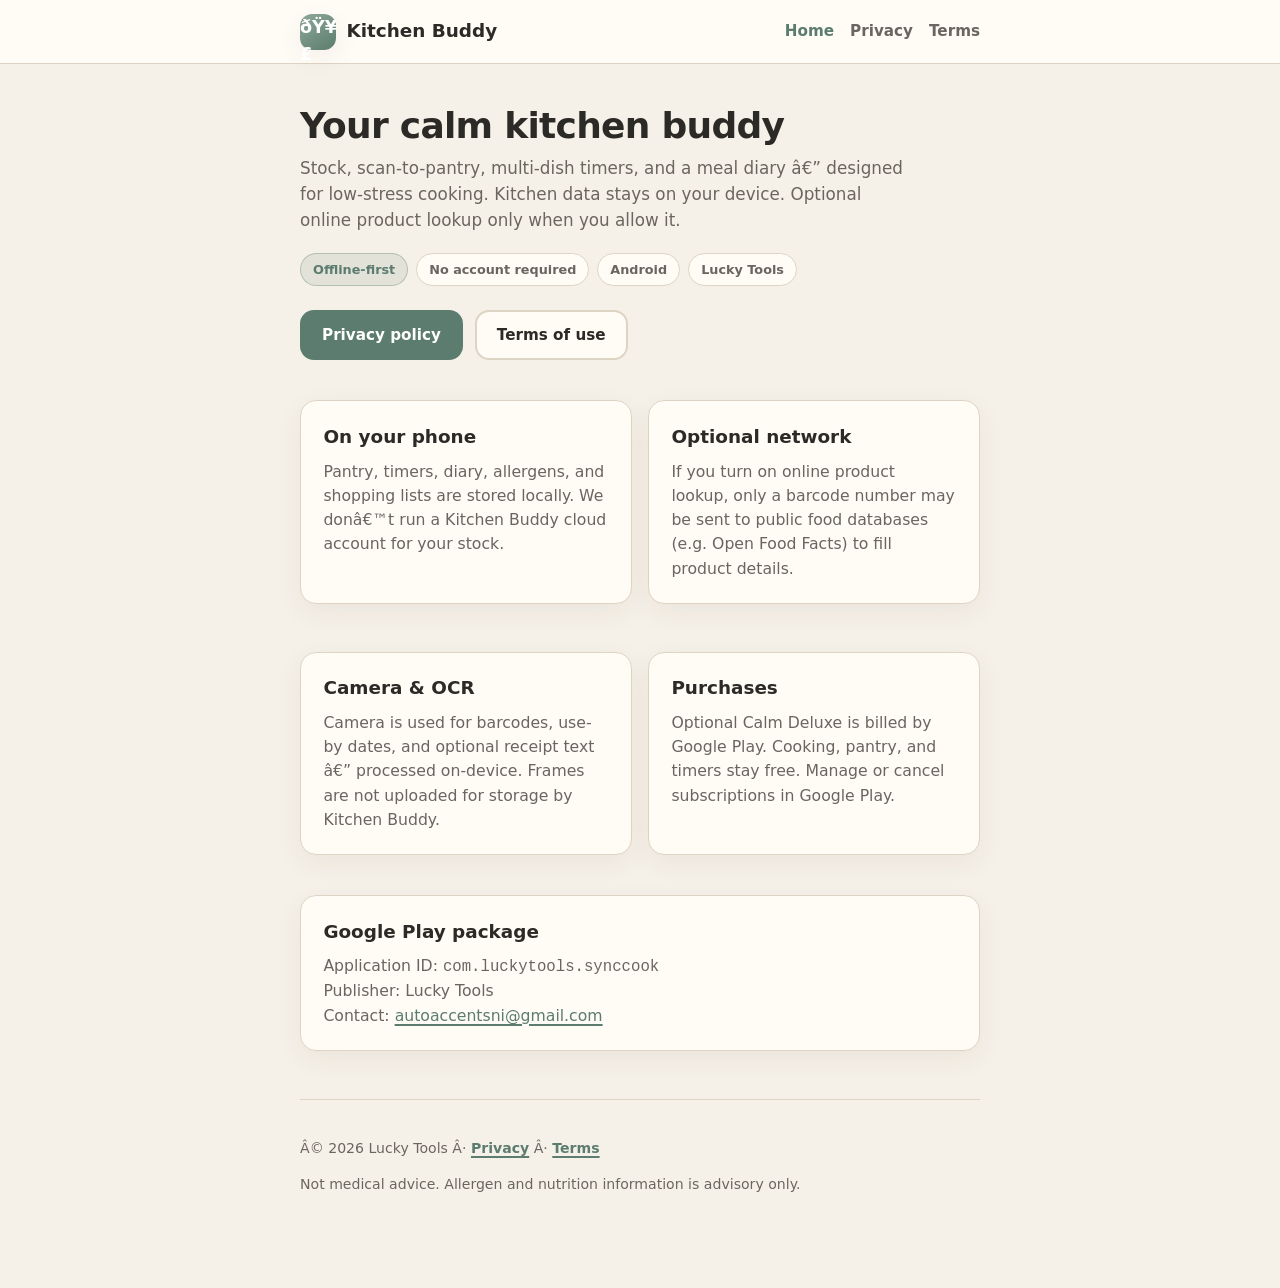
==== index.html @ 0184f0c1 "Publish Kitchen Buddy privacy policy and terms for Google Play. Calm static site with home, privacy," ====
﻿<!DOCTYPE html>
<html lang="en-GB">
<head>
  <meta charset="utf-8" />
  <meta name="viewport" content="width=device-width, initial-scale=1" />
  <title>Kitchen Buddy â€” calm kitchen, on your phone</title>
  <meta name="description" content="Kitchen Buddy is a calm, privacy-first kitchen assistant. Privacy policy and terms for the Android app." />
  <link rel="stylesheet" href="styles.css" />
  <link rel="icon" href="data:image/svg+xml,<svg xmlns='http://www.w3.org/2000/svg' viewBox='0 0 100 100'><text y='.9em' font-size='90'>ðŸ¥£</text></svg>" />
</head>
<body>
  <header class="site-header">
    <div class="inner">
      <a class="brand" href="index.html">
        <span class="brand-mark" aria-hidden="true">ðŸ¥£</span>
        Kitchen Buddy
      </a>
      <nav class="nav" aria-label="Main">
        <a href="index.html" aria-current="page">Home</a>
        <a href="privacy.html">Privacy</a>
        <a href="terms.html">Terms</a>
      </nav>
    </div>
  </header>

  <main class="wrap">
    <section class="hero">
      <h1>Your calm kitchen buddy</h1>
      <p class="lede">
        Stock, scan-to-pantry, multi-dish timers, and a meal diary â€” designed for
        low-stress cooking. Kitchen data stays on your device. Optional online
        product lookup only when you allow it.
      </p>
      <div class="badge-row">
        <span class="badge accent">Offline-first</span>
        <span class="badge">No account required</span>
        <span class="badge">Android</span>
        <span class="badge">Lucky Tools</span>
      </div>
      <div class="btn-row">
        <a class="btn btn-primary" href="privacy.html">Privacy policy</a>
        <a class="btn btn-secondary" href="terms.html">Terms of use</a>
      </div>
    </section>

    <div class="grid-2">
      <article class="card">
        <h2>On your phone</h2>
        <p>
          Pantry, timers, diary, allergens, and shopping lists are stored locally.
          We donâ€™t run a Kitchen Buddy cloud account for your stock.
        </p>
      </article>
      <article class="card">
        <h2>Optional network</h2>
        <p>
          If you turn on online product lookup, only a barcode number may be sent
          to public food databases (e.g. Open Food Facts) to fill product details.
        </p>
      </article>
      <article class="card">
        <h2>Camera &amp; OCR</h2>
        <p>
          Camera is used for barcodes, use-by dates, and optional receipt text â€”
          processed on-device. Frames are not uploaded for storage by Kitchen Buddy.
        </p>
      </article>
      <article class="card">
        <h2>Purchases</h2>
        <p>
          Optional Calm Deluxe is billed by Google Play. Cooking, pantry, and timers
          stay free. Manage or cancel subscriptions in Google Play.
        </p>
      </article>
    </div>

    <article class="card" style="margin-top: 1.5rem">
      <h2>Google Play package</h2>
      <p>
        Application ID: <code>com.luckytools.synccook</code><br />
        Publisher: Lucky Tools<br />
        Contact:
        <a href="mailto:autoaccentsni@gmail.com">autoaccentsni@gmail.com</a>
      </p>
    </article>

    <footer class="site-footer">
      <p>
        Â© <span id="y"></span> Lucky Tools Â·
        <a href="privacy.html">Privacy</a> Â·
        <a href="terms.html">Terms</a>
      </p>
      <p>Not medical advice. Allergen and nutrition information is advisory only.</p>
    </footer>
  </main>
  <script>document.getElementById('y').textContent = new Date().getFullYear();</script>
</body>
</html>
---- styles.css ----
﻿/* Kitchen Buddy â€” calm oatmeal theme (matches app) */
:root {
  --bg: #f6f1e8;
  --surface: #fffbf5;
  --surface-high: #f0e9dc;
  --ink: #2c2a26;
  --muted: #6b6560;
  --accent: #5b7c6e;
  --accent-soft: #8fa99a;
  --border: #ddd4c4;
  --danger: #b54a3c;
  --radius: 16px;
  --shadow: 0 8px 28px rgba(44, 42, 38, 0.06);
  --max: 720px;
  --font: "Segoe UI", system-ui, -apple-system, Roboto, "Helvetica Neue", Arial, sans-serif;
}

*,
*::before,
*::after {
  box-sizing: border-box;
}

html {
  scroll-behavior: smooth;
}

body {
  margin: 0;
  font-family: var(--font);
  background: var(--bg);
  color: var(--ink);
  line-height: 1.55;
  font-size: 17px;
  min-height: 100vh;
}

a {
  color: var(--accent);
  text-decoration-thickness: 1.5px;
  text-underline-offset: 3px;
}

a:hover {
  color: #4a675a;
}

.wrap {
  max-width: var(--max);
  margin: 0 auto;
  padding: 0 1.25rem 3rem;
}

/* Header */
.site-header {
  background: var(--surface);
  border-bottom: 1px solid var(--border);
  position: sticky;
  top: 0;
  z-index: 20;
  backdrop-filter: blur(8px);
}

.site-header .inner {
  max-width: var(--max);
  margin: 0 auto;
  padding: 0.85rem 1.25rem;
  display: flex;
  align-items: center;
  justify-content: space-between;
  gap: 1rem;
  flex-wrap: wrap;
}

.brand {
  display: flex;
  align-items: center;
  gap: 0.65rem;
  text-decoration: none;
  color: var(--ink);
  font-weight: 700;
  font-size: 1.15rem;
}

.brand-mark {
  width: 36px;
  height: 36px;
  border-radius: 12px;
  background: linear-gradient(145deg, var(--accent-soft), var(--accent));
  display: grid;
  place-items: center;
  color: #fff;
  font-size: 1.1rem;
  box-shadow: var(--shadow);
}

.nav {
  display: flex;
  gap: 0.35rem 1rem;
  flex-wrap: wrap;
  font-size: 0.95rem;
}

.nav a {
  color: var(--muted);
  text-decoration: none;
  font-weight: 600;
}

.nav a:hover,
.nav a[aria-current="page"] {
  color: var(--accent);
}

/* Hero */
.hero {
  padding: 2.5rem 0 1.5rem;
}

.hero h1 {
  margin: 0 0 0.5rem;
  font-size: clamp(1.75rem, 4vw, 2.25rem);
  font-weight: 800;
  letter-spacing: -0.02em;
  line-height: 1.2;
}

.hero .lede {
  margin: 0;
  color: var(--muted);
  font-size: 1.05rem;
  max-width: 36em;
}

.badge-row {
  display: flex;
  flex-wrap: wrap;
  gap: 0.5rem;
  margin-top: 1.25rem;
}

.badge {
  display: inline-block;
  padding: 0.35rem 0.75rem;
  border-radius: 999px;
  background: var(--surface);
  border: 1px solid var(--border);
  font-size: 0.8rem;
  font-weight: 600;
  color: var(--muted);
}

.badge.accent {
  background: rgba(91, 124, 110, 0.12);
  border-color: rgba(91, 124, 110, 0.35);
  color: var(--accent);
}

/* Cards */
.card {
  background: var(--surface);
  border: 1px solid var(--border);
  border-radius: var(--radius);
  padding: 1.35rem 1.4rem;
  margin: 1rem 0;
  box-shadow: var(--shadow);
}

.card h2 {
  margin: 0 0 0.5rem;
  font-size: 1.15rem;
}

.card p {
  margin: 0;
  color: var(--muted);
  font-size: 0.98rem;
}

.grid-2 {
  display: grid;
  gap: 1rem;
}

@media (min-width: 560px) {
  .grid-2 {
    grid-template-columns: 1fr 1fr;
  }
}

.btn-row {
  display: flex;
  flex-wrap: wrap;
  gap: 0.75rem;
  margin-top: 1.5rem;
}

.btn {
  display: inline-flex;
  align-items: center;
  justify-content: center;
  min-height: 48px;
  padding: 0.7rem 1.25rem;
  border-radius: 14px;
  font-weight: 700;
  font-size: 0.95rem;
  text-decoration: none;
  border: 2px solid transparent;
  transition: background 0.15s, color 0.15s;
}

.btn-primary {
  background: var(--accent);
  color: #fff;
}

.btn-primary:hover {
  background: #4a675a;
  color: #fff;
}

.btn-secondary {
  background: var(--surface);
  color: var(--ink);
  border-color: var(--border);
}

.btn-secondary:hover {
  background: var(--surface-high);
  color: var(--ink);
}

/* Legal docs */
.doc-meta {
  color: var(--muted);
  font-size: 0.9rem;
  margin: 0 0 1.5rem;
}

.doc h1 {
  font-size: 1.85rem;
  margin: 1.5rem 0 0.35rem;
  font-weight: 800;
}

.doc h2 {
  font-size: 1.2rem;
  margin: 1.75rem 0 0.5rem;
  font-weight: 700;
  color: var(--ink);
  padding-top: 0.25rem;
  border-top: 1px solid var(--border);
}

.doc h2:first-of-type {
  border-top: none;
  padding-top: 0;
}

.doc p,
.doc li {
  color: var(--ink);
}

.doc ul {
  padding-left: 1.25rem;
}

.doc li {
  margin: 0.35rem 0;
}

.doc .note {
  background: rgba(91, 124, 110, 0.1);
  border: 1px solid rgba(91, 124, 110, 0.28);
  border-radius: 12px;
  padding: 0.9rem 1rem;
  font-size: 0.95rem;
  margin: 1rem 0;
}

.doc .warn {
  background: rgba(181, 74, 60, 0.08);
  border: 1px solid rgba(181, 74, 60, 0.25);
  border-radius: 12px;
  padding: 0.9rem 1rem;
  font-size: 0.95rem;
  margin: 1rem 0;
}

/* Footer */
.site-footer {
  margin-top: 3rem;
  padding: 1.5rem 0 2rem;
  border-top: 1px solid var(--border);
  color: var(--muted);
  font-size: 0.88rem;
}

.site-footer a {
  font-weight: 600;
}

.toc {
  background: var(--surface-high);
  border-radius: 12px;
  padding: 1rem 1.15rem;
  margin: 1rem 0 1.5rem;
  font-size: 0.92rem;
}

.toc ol {
  margin: 0.4rem 0 0;
  padding-left: 1.2rem;
}

.toc a {
  text-decoration: none;
  font-weight: 600;
}
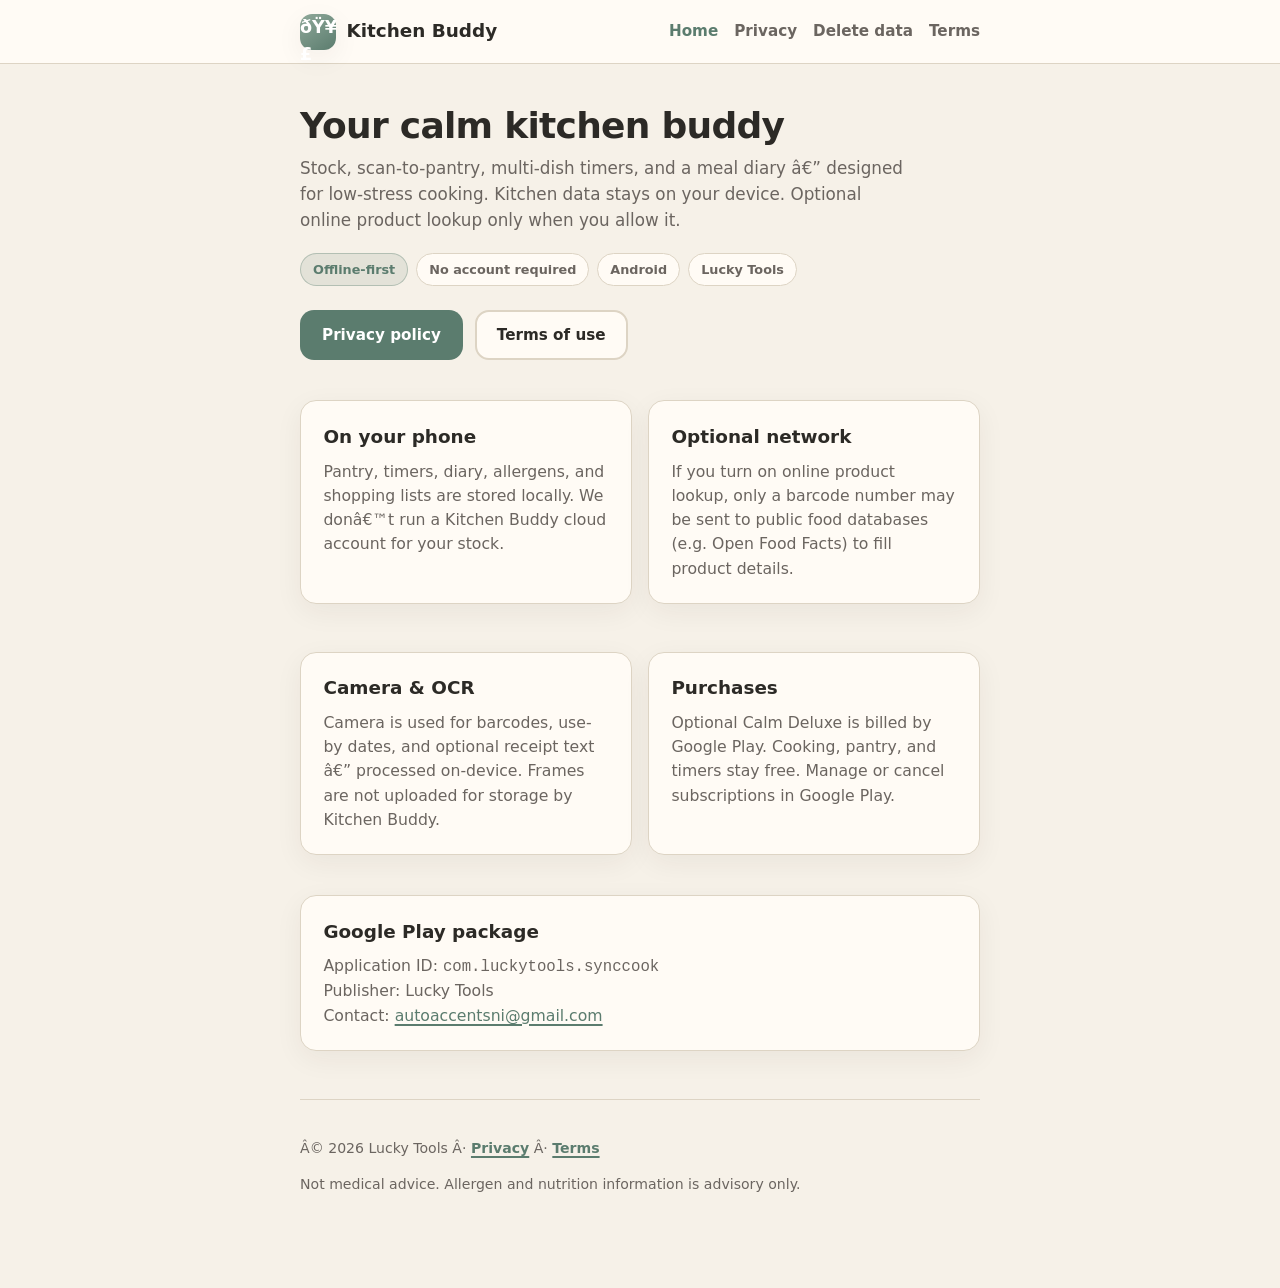
==== commit 81b6f841: "Add Play-compliant data deletion request page" ====
--- a/index.html
+++ b/index.html
@@ -18,6 +18,7 @@
       <nav class="nav" aria-label="Main">
         <a href="index.html" aria-current="page">Home</a>
         <a href="privacy.html">Privacy</a>
+        <a href="delete-data.html">Delete data</a>
         <a href="terms.html">Terms</a>
       </nav>
     </div>
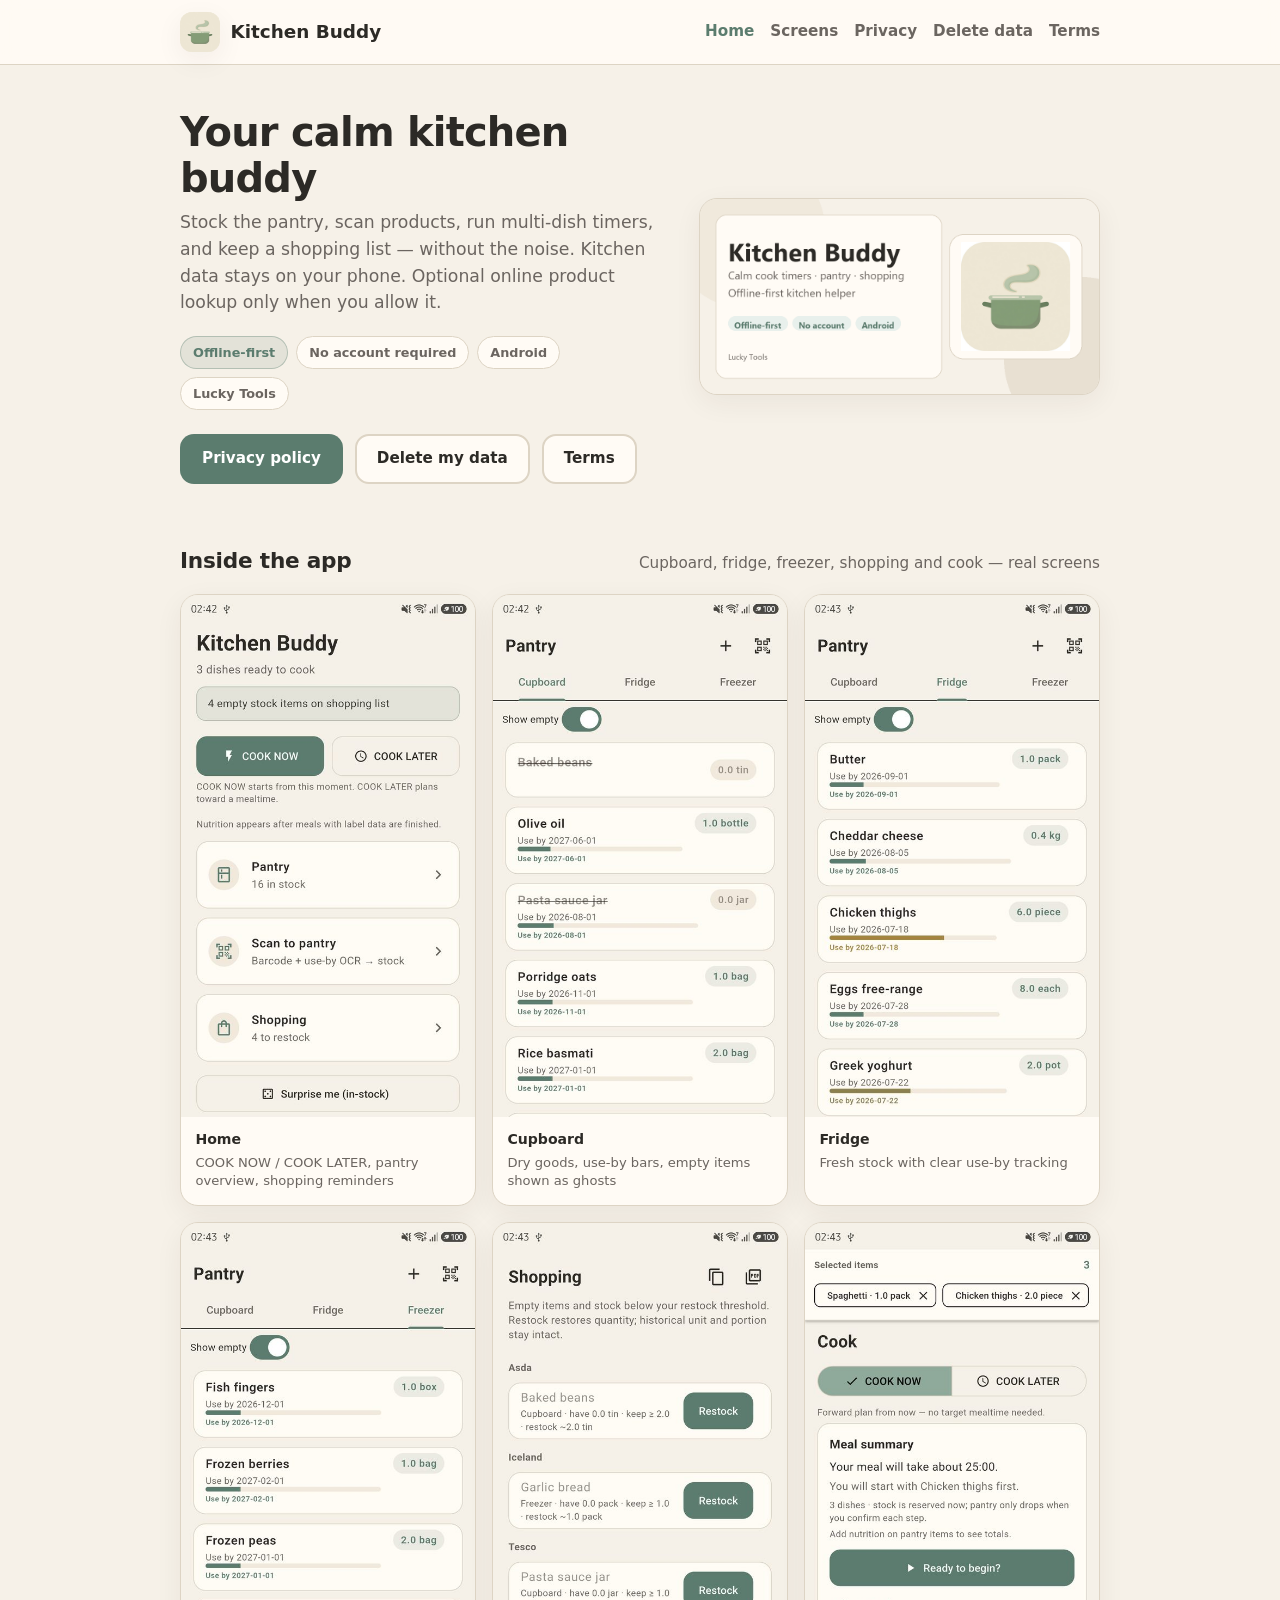
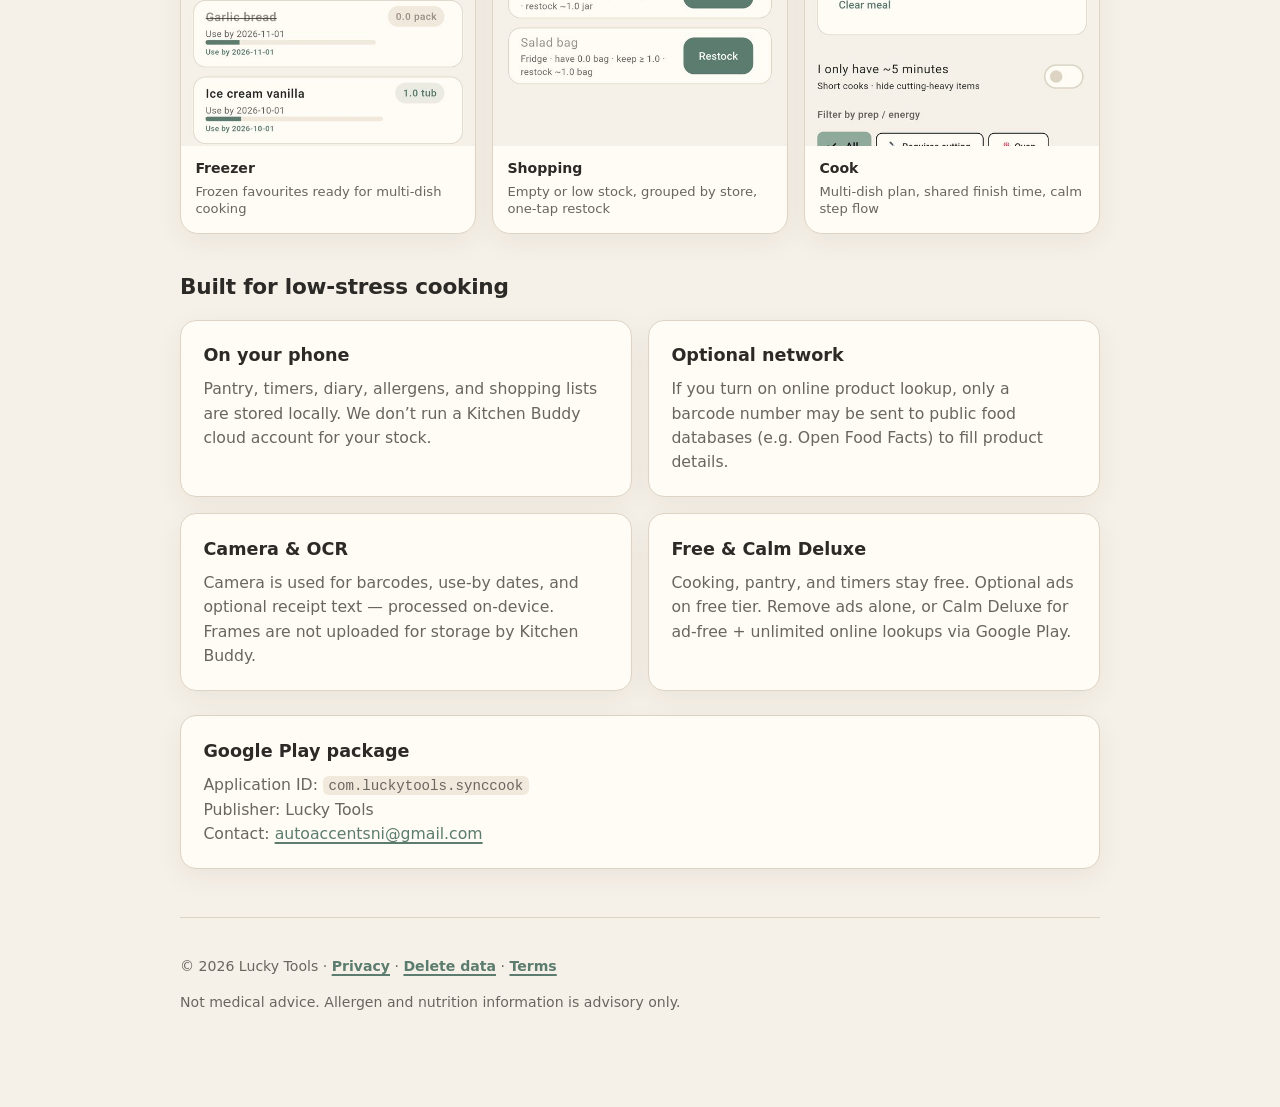
==== commit d7251cb7: "Site: brand icon, feature graphic, screenshot gallery layout" ====
--- a/index.html
+++ b/index.html
@@ -1,22 +1,29 @@
-﻿<!DOCTYPE html>
+<!DOCTYPE html>
 <html lang="en-GB">
 <head>
   <meta charset="utf-8" />
   <meta name="viewport" content="width=device-width, initial-scale=1" />
-  <title>Kitchen Buddy â€” calm kitchen, on your phone</title>
-  <meta name="description" content="Kitchen Buddy is a calm, privacy-first kitchen assistant. Privacy policy and terms for the Android app." />
+  <title>Kitchen Buddy — calm kitchen, on your phone</title>
+  <meta name="description" content="Kitchen Buddy is a calm, privacy-first kitchen assistant for Android. Pantry, multi-dish cook timers, shopping lists — offline-first by Lucky Tools." />
+  <meta property="og:title" content="Kitchen Buddy" />
+  <meta property="og:description" content="Calm cook timers, pantry stock and shopping lists. Offline-first kitchen helper." />
+  <meta property="og:image" content="assets/feature_graphic.png" />
   <link rel="stylesheet" href="styles.css" />
-  <link rel="icon" href="data:image/svg+xml,<svg xmlns='http://www.w3.org/2000/svg' viewBox='0 0 100 100'><text y='.9em' font-size='90'>ðŸ¥£</text></svg>" />
+  <link rel="icon" type="image/png" href="assets/icon_512.png" />
+  <link rel="apple-touch-icon" href="assets/icon_512.png" />
 </head>
 <body>
   <header class="site-header">
     <div class="inner">
       <a class="brand" href="index.html">
-        <span class="brand-mark" aria-hidden="true">ðŸ¥£</span>
+        <span class="brand-mark" aria-hidden="true">
+          <img src="assets/icon_512.png" alt="" width="40" height="40" />
+        </span>
         Kitchen Buddy
       </a>
       <nav class="nav" aria-label="Main">
         <a href="index.html" aria-current="page">Home</a>
+        <a href="#screens">Screens</a>
         <a href="privacy.html">Privacy</a>
         <a href="delete-data.html">Delete data</a>
         <a href="terms.html">Terms</a>
@@ -26,57 +33,138 @@
 
   <main class="wrap">
     <section class="hero">
-      <h1>Your calm kitchen buddy</h1>
-      <p class="lede">
-        Stock, scan-to-pantry, multi-dish timers, and a meal diary â€” designed for
-        low-stress cooking. Kitchen data stays on your device. Optional online
-        product lookup only when you allow it.
-      </p>
-      <div class="badge-row">
-        <span class="badge accent">Offline-first</span>
-        <span class="badge">No account required</span>
-        <span class="badge">Android</span>
-        <span class="badge">Lucky Tools</span>
+      <div>
+        <h1>Your calm kitchen buddy</h1>
+        <p class="lede">
+          Stock the pantry, scan products, run multi-dish timers, and keep a shopping
+          list — without the noise. Kitchen data stays on your phone. Optional online
+          product lookup only when you allow it.
+        </p>
+        <div class="badge-row">
+          <span class="badge accent">Offline-first</span>
+          <span class="badge">No account required</span>
+          <span class="badge">Android</span>
+          <span class="badge">Lucky Tools</span>
+        </div>
+        <div class="btn-row">
+          <a class="btn btn-primary" href="privacy.html">Privacy policy</a>
+          <a class="btn btn-secondary" href="delete-data.html">Delete my data</a>
+          <a class="btn btn-secondary" href="terms.html">Terms</a>
+        </div>
       </div>
-      <div class="btn-row">
-        <a class="btn btn-primary" href="privacy.html">Privacy policy</a>
-        <a class="btn btn-secondary" href="terms.html">Terms of use</a>
+      <div class="hero-visual">
+        <img
+          class="hero-feature"
+          src="assets/feature_graphic.png"
+          width="1024"
+          height="500"
+          alt="Kitchen Buddy — calm cook timers, pantry, shopping. Offline-first kitchen helper by Lucky Tools."
+        />
       </div>
     </section>
 
-    <div class="grid-2">
-      <article class="card">
-        <h2>On your phone</h2>
-        <p>
-          Pantry, timers, diary, allergens, and shopping lists are stored locally.
-          We donâ€™t run a Kitchen Buddy cloud account for your stock.
-        </p>
-      </article>
-      <article class="card">
-        <h2>Optional network</h2>
-        <p>
-          If you turn on online product lookup, only a barcode number may be sent
-          to public food databases (e.g. Open Food Facts) to fill product details.
-        </p>
-      </article>
-      <article class="card">
-        <h2>Camera &amp; OCR</h2>
-        <p>
-          Camera is used for barcodes, use-by dates, and optional receipt text â€”
-          processed on-device. Frames are not uploaded for storage by Kitchen Buddy.
-        </p>
-      </article>
-      <article class="card">
-        <h2>Purchases</h2>
-        <p>
-          Optional Calm Deluxe is billed by Google Play. Cooking, pantry, and timers
-          stay free. Manage or cancel subscriptions in Google Play.
-        </p>
-      </article>
-    </div>
+    <section class="section" id="screens" aria-labelledby="screens-title">
+      <div class="section-head">
+        <h2 id="screens-title">Inside the app</h2>
+        <p>Cupboard, fridge, freezer, shopping and cook — real screens</p>
+      </div>
+      <div class="shot-gallery">
+        <article class="shot-card">
+          <figure>
+            <img src="assets/01_home.jpg" alt="Kitchen Buddy home screen with COOK NOW and COOK LATER" width="540" height="1170" loading="lazy" />
+          </figure>
+          <figcaption>
+            Home
+            <span>COOK NOW / COOK LATER, pantry overview, shopping reminders</span>
+          </figcaption>
+        </article>
+        <article class="shot-card">
+          <figure>
+            <img src="assets/02_pantry_cupboard.jpg" alt="Cupboard pantry with pasta, rice and oils" width="540" height="1170" loading="lazy" />
+          </figure>
+          <figcaption>
+            Cupboard
+            <span>Dry goods, use-by bars, empty items shown as ghosts</span>
+          </figcaption>
+        </article>
+        <article class="shot-card">
+          <figure>
+            <img src="assets/03_pantry_fridge.jpg" alt="Fridge pantry with milk, eggs, chicken and cheese" width="540" height="1170" loading="lazy" />
+          </figure>
+          <figcaption>
+            Fridge
+            <span>Fresh stock with clear use-by tracking</span>
+          </figcaption>
+        </article>
+        <article class="shot-card">
+          <figure>
+            <img src="assets/04_pantry_freezer.jpg" alt="Freezer pantry with peas, fish fingers and ice cream" width="540" height="1170" loading="lazy" />
+          </figure>
+          <figcaption>
+            Freezer
+            <span>Frozen favourites ready for multi-dish cooking</span>
+          </figcaption>
+        </article>
+        <article class="shot-card">
+          <figure>
+            <img src="assets/05_shopping.jpg" alt="Shopping list grouped by store with Restock buttons" width="540" height="1170" loading="lazy" />
+          </figure>
+          <figcaption>
+            Shopping
+            <span>Empty or low stock, grouped by store, one-tap restock</span>
+          </figcaption>
+        </article>
+        <article class="shot-card">
+          <figure>
+            <img src="assets/06_cook.jpg" alt="Cook screen with selected dishes and 25 minute meal summary" width="540" height="1170" loading="lazy" />
+          </figure>
+          <figcaption>
+            Cook
+            <span>Multi-dish plan, shared finish time, calm step flow</span>
+          </figcaption>
+        </article>
+      </div>
+    </section>
 
-    <article class="card" style="margin-top: 1.5rem">
-      <h2>Google Play package</h2>
+    <section class="section" aria-labelledby="features-title">
+      <div class="section-head">
+        <h2 id="features-title">Built for low-stress cooking</h2>
+      </div>
+      <div class="grid-2">
+        <article class="card">
+          <h3>On your phone</h3>
+          <p>
+            Pantry, timers, diary, allergens, and shopping lists are stored locally.
+            We don’t run a Kitchen Buddy cloud account for your stock.
+          </p>
+        </article>
+        <article class="card">
+          <h3>Optional network</h3>
+          <p>
+            If you turn on online product lookup, only a barcode number may be sent
+            to public food databases (e.g. Open Food Facts) to fill product details.
+          </p>
+        </article>
+        <article class="card">
+          <h3>Camera &amp; OCR</h3>
+          <p>
+            Camera is used for barcodes, use-by dates, and optional receipt text —
+            processed on-device. Frames are not uploaded for storage by Kitchen Buddy.
+          </p>
+        </article>
+        <article class="card">
+          <h3>Free &amp; Calm Deluxe</h3>
+          <p>
+            Cooking, pantry, and timers stay free. Optional ads on free tier.
+            Remove ads alone, or Calm Deluxe for ad-free + unlimited online lookups
+            via Google Play.
+          </p>
+        </article>
+      </div>
+    </section>
+
+    <article class="card meta-card" style="margin-top: 1.5rem">
+      <h3>Google Play package</h3>
       <p>
         Application ID: <code>com.luckytools.synccook</code><br />
         Publisher: Lucky Tools<br />
@@ -87,8 +175,9 @@
 
     <footer class="site-footer">
       <p>
-        Â© <span id="y"></span> Lucky Tools Â·
-        <a href="privacy.html">Privacy</a> Â·
+        © <span id="y"></span> Lucky Tools ·
+        <a href="privacy.html">Privacy</a> ·
+        <a href="delete-data.html">Delete data</a> ·
         <a href="terms.html">Terms</a>
       </p>
       <p>Not medical advice. Allergen and nutrition information is advisory only.</p>
--- a/styles.css
+++ b/styles.css
@@ -1,4 +1,4 @@
-﻿/* Kitchen Buddy â€” calm oatmeal theme (matches app) */
+/* Kitchen Buddy — calm oatmeal theme (matches app) */
 :root {
   --bg: #f6f1e8;
   --surface: #fffbf5;
@@ -11,7 +11,7 @@
   --danger: #b54a3c;
   --radius: 16px;
   --shadow: 0 8px 28px rgba(44, 42, 38, 0.06);
-  --max: 720px;
+  --max: 960px;
   --font: "Segoe UI", system-ui, -apple-system, Roboto, "Helvetica Neue", Arial, sans-serif;
 }
 
@@ -35,6 +35,12 @@
   min-height: 100vh;
 }
 
+img {
+  max-width: 100%;
+  height: auto;
+  display: block;
+}
+
 a {
   color: var(--accent);
   text-decoration-thickness: 1.5px;
@@ -53,18 +59,18 @@
 
 /* Header */
 .site-header {
-  background: var(--surface);
+  background: rgba(255, 251, 245, 0.92);
   border-bottom: 1px solid var(--border);
   position: sticky;
   top: 0;
   z-index: 20;
-  backdrop-filter: blur(8px);
+  backdrop-filter: blur(10px);
 }
 
 .site-header .inner {
   max-width: var(--max);
   margin: 0 auto;
-  padding: 0.85rem 1.25rem;
+  padding: 0.75rem 1.25rem;
   display: flex;
   align-items: center;
   justify-content: space-between;
@@ -83,15 +89,19 @@
 }
 
 .brand-mark {
-  width: 36px;
-  height: 36px;
+  width: 40px;
+  height: 40px;
   border-radius: 12px;
-  background: linear-gradient(145deg, var(--accent-soft), var(--accent));
-  display: grid;
-  place-items: center;
-  color: #fff;
-  font-size: 1.1rem;
+  overflow: hidden;
   box-shadow: var(--shadow);
+  flex-shrink: 0;
+  background: var(--surface-high);
+}
+
+.brand-mark img {
+  width: 100%;
+  height: 100%;
+  object-fit: cover;
 }
 
 .nav {
@@ -114,22 +124,44 @@
 
 /* Hero */
 .hero {
-  padding: 2.5rem 0 1.5rem;
+  padding: 2rem 0 1rem;
+  display: grid;
+  gap: 1.75rem;
+  align-items: center;
+}
+
+@media (min-width: 800px) {
+  .hero {
+    grid-template-columns: 1.1fr 0.9fr;
+    padding: 2.75rem 0 1.5rem;
+  }
 }
 
 .hero h1 {
   margin: 0 0 0.5rem;
-  font-size: clamp(1.75rem, 4vw, 2.25rem);
+  font-size: clamp(1.85rem, 4vw, 2.5rem);
   font-weight: 800;
   letter-spacing: -0.02em;
-  line-height: 1.2;
+  line-height: 1.15;
 }
 
 .hero .lede {
   margin: 0;
   color: var(--muted);
-  font-size: 1.05rem;
+  font-size: 1.08rem;
   max-width: 36em;
+}
+
+.hero-visual {
+  position: relative;
+}
+
+.hero-feature {
+  width: 100%;
+  border-radius: 18px;
+  border: 1px solid var(--border);
+  box-shadow: var(--shadow);
+  background: var(--surface);
 }
 
 .badge-row {
@@ -156,19 +188,101 @@
   color: var(--accent);
 }
 
-/* Cards */
+/* Section */
+.section {
+  margin: 2.25rem 0 1rem;
+}
+
+.section-head {
+  display: flex;
+  flex-wrap: wrap;
+  align-items: baseline;
+  justify-content: space-between;
+  gap: 0.5rem 1rem;
+  margin-bottom: 1rem;
+}
+
+.section-head h2 {
+  margin: 0;
+  font-size: 1.35rem;
+  font-weight: 800;
+  letter-spacing: -0.01em;
+}
+
+.section-head p {
+  margin: 0;
+  color: var(--muted);
+  font-size: 0.95rem;
+}
+
+/* Screenshot gallery */
+.shot-gallery {
+  display: grid;
+  grid-template-columns: repeat(2, 1fr);
+  gap: 0.85rem;
+}
+
+@media (min-width: 720px) {
+  .shot-gallery {
+    grid-template-columns: repeat(3, 1fr);
+    gap: 1rem;
+  }
+}
+
+.shot-card {
+  background: var(--surface);
+  border: 1px solid var(--border);
+  border-radius: 18px;
+  overflow: hidden;
+  box-shadow: var(--shadow);
+  display: flex;
+  flex-direction: column;
+}
+
+.shot-card figure {
+  margin: 0;
+  background: #ebe4d8;
+  aspect-ratio: 9 / 16;
+  overflow: hidden;
+}
+
+.shot-card img {
+  width: 100%;
+  height: 100%;
+  object-fit: cover;
+  object-position: top center;
+}
+
+.shot-card figcaption {
+  padding: 0.75rem 0.9rem 0.95rem;
+  font-size: 0.88rem;
+  font-weight: 700;
+  color: var(--ink);
+}
+
+.shot-card figcaption span {
+  display: block;
+  margin-top: 0.2rem;
+  font-weight: 500;
+  color: var(--muted);
+  font-size: 0.82rem;
+  line-height: 1.35;
+}
+
+/* Feature cards */
 .card {
   background: var(--surface);
   border: 1px solid var(--border);
   border-radius: var(--radius);
   padding: 1.35rem 1.4rem;
-  margin: 1rem 0;
+  margin: 0;
   box-shadow: var(--shadow);
 }
 
-.card h2 {
+.card h2,
+.card h3 {
   margin: 0 0 0.5rem;
-  font-size: 1.15rem;
+  font-size: 1.1rem;
 }
 
 .card p {
@@ -318,3 +432,10 @@
   text-decoration: none;
   font-weight: 600;
 }
+
+.meta-card code {
+  font-size: 0.9em;
+  background: var(--surface-high);
+  padding: 0.1rem 0.35rem;
+  border-radius: 6px;
+}
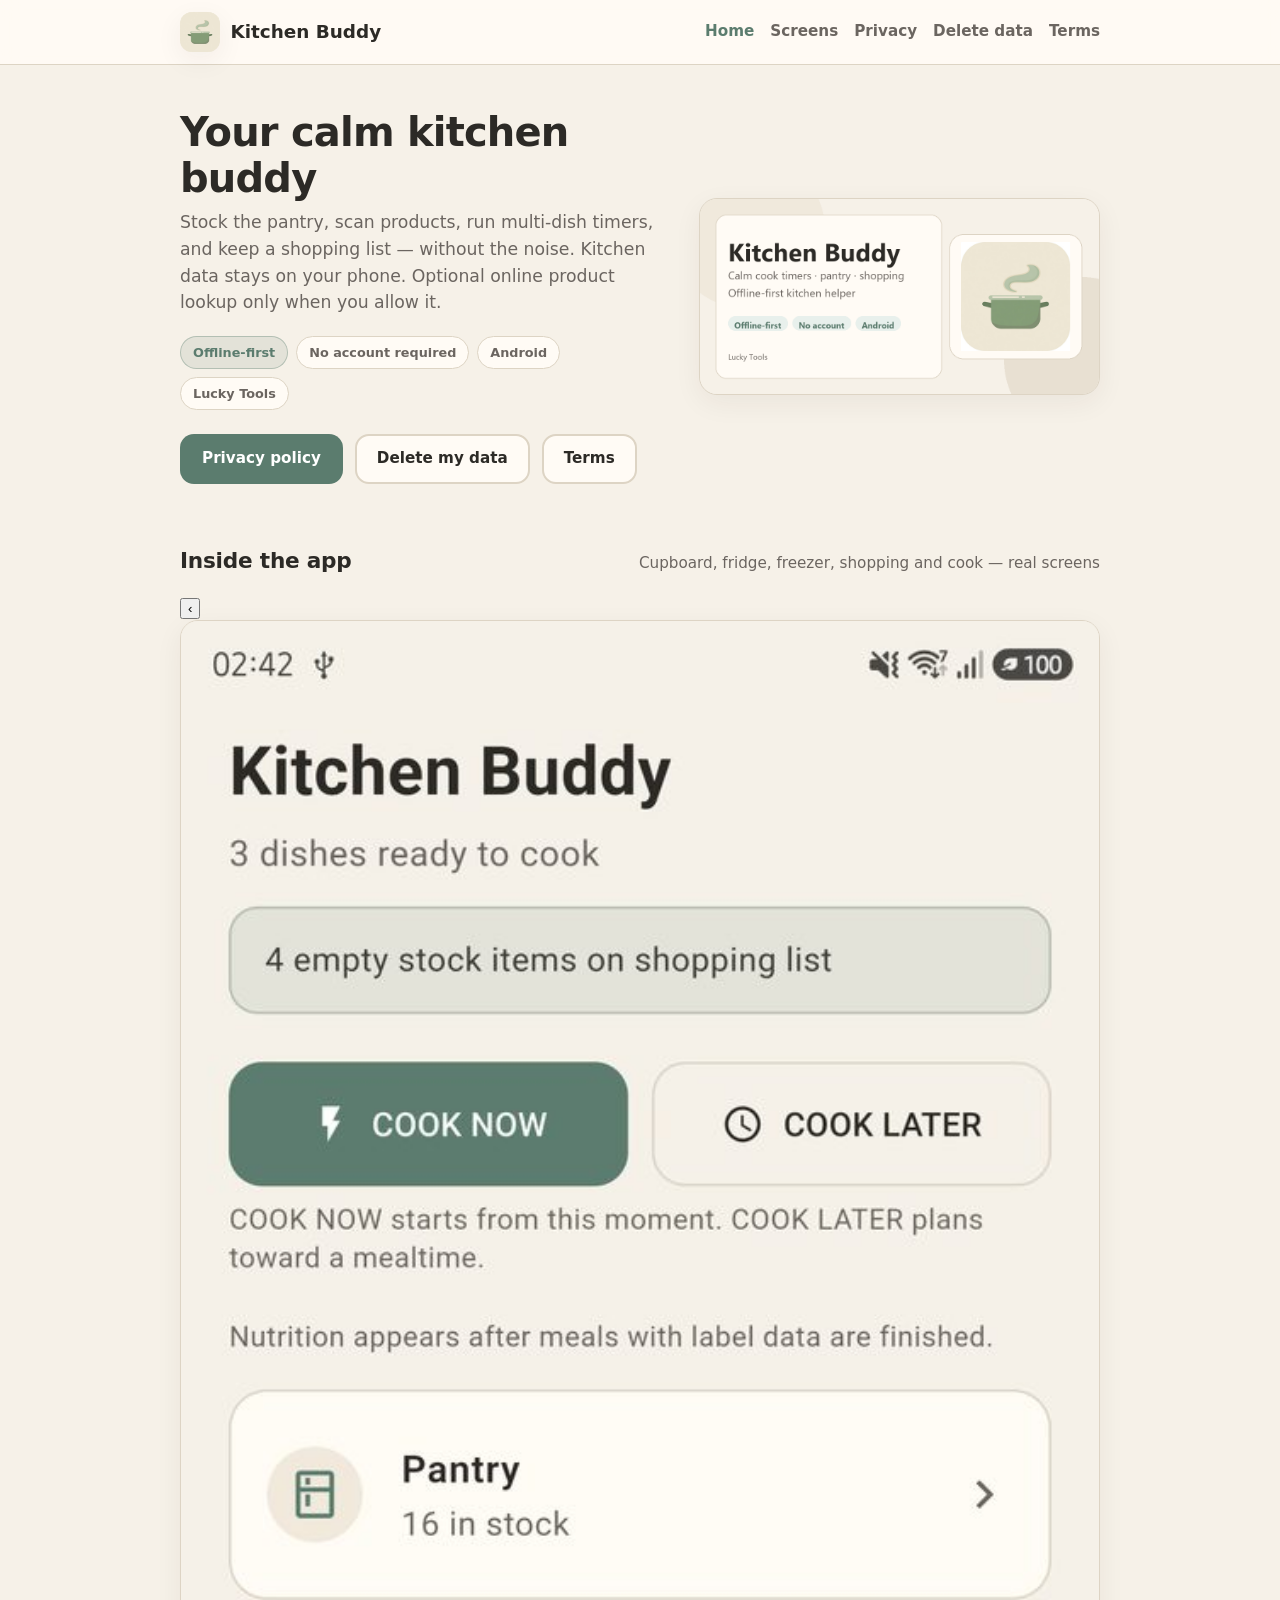
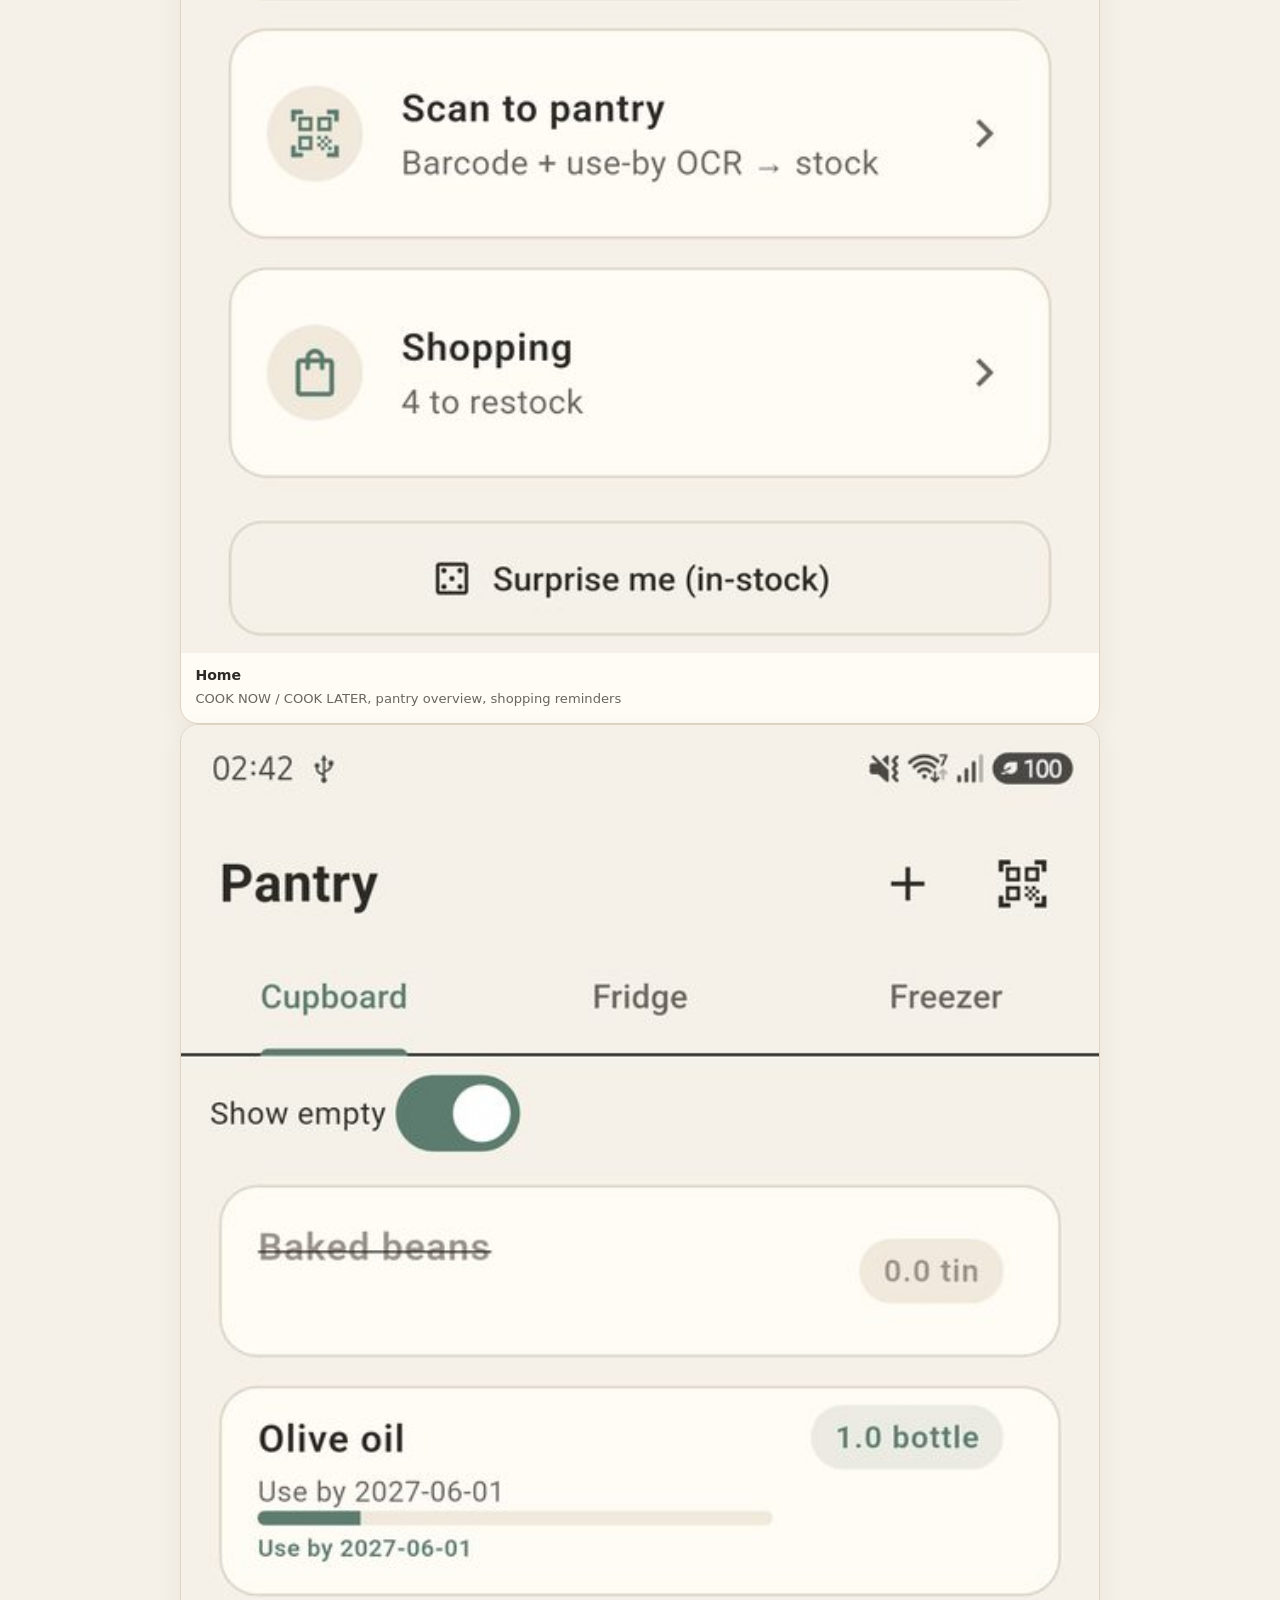
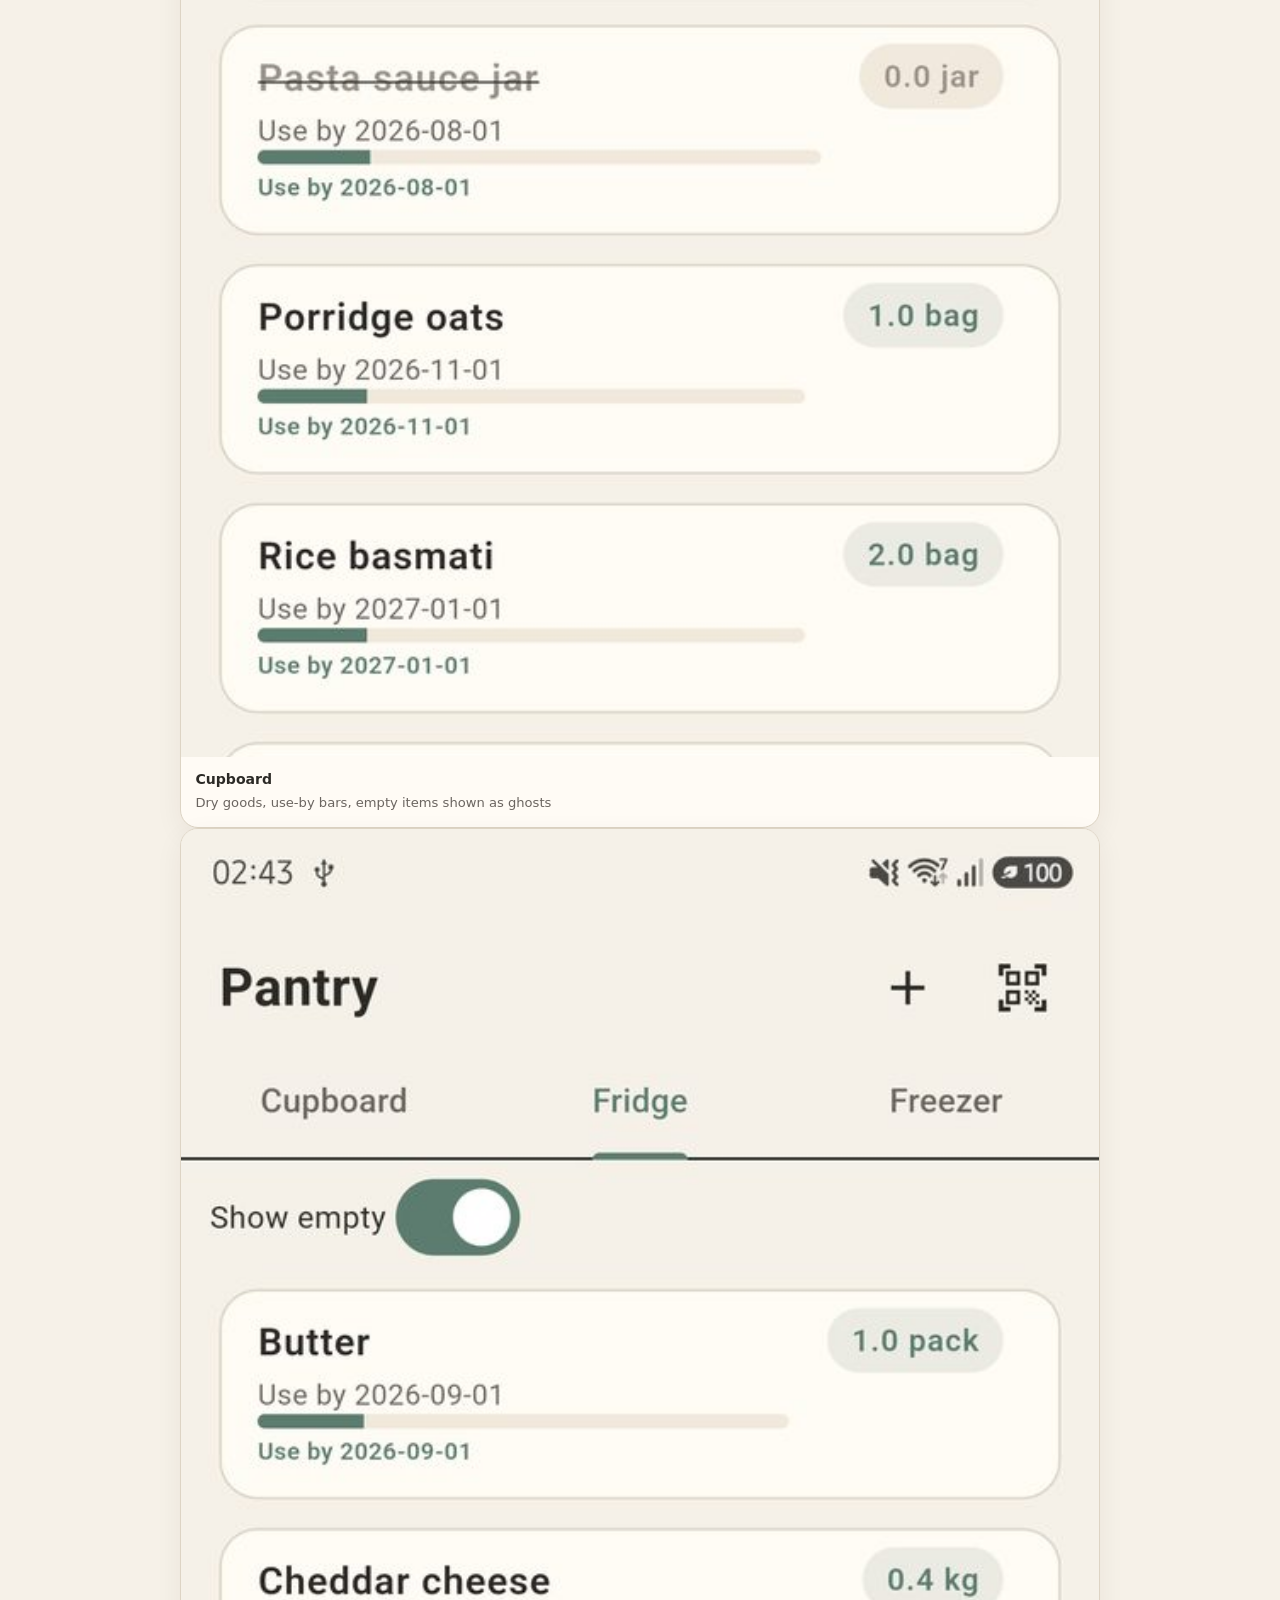
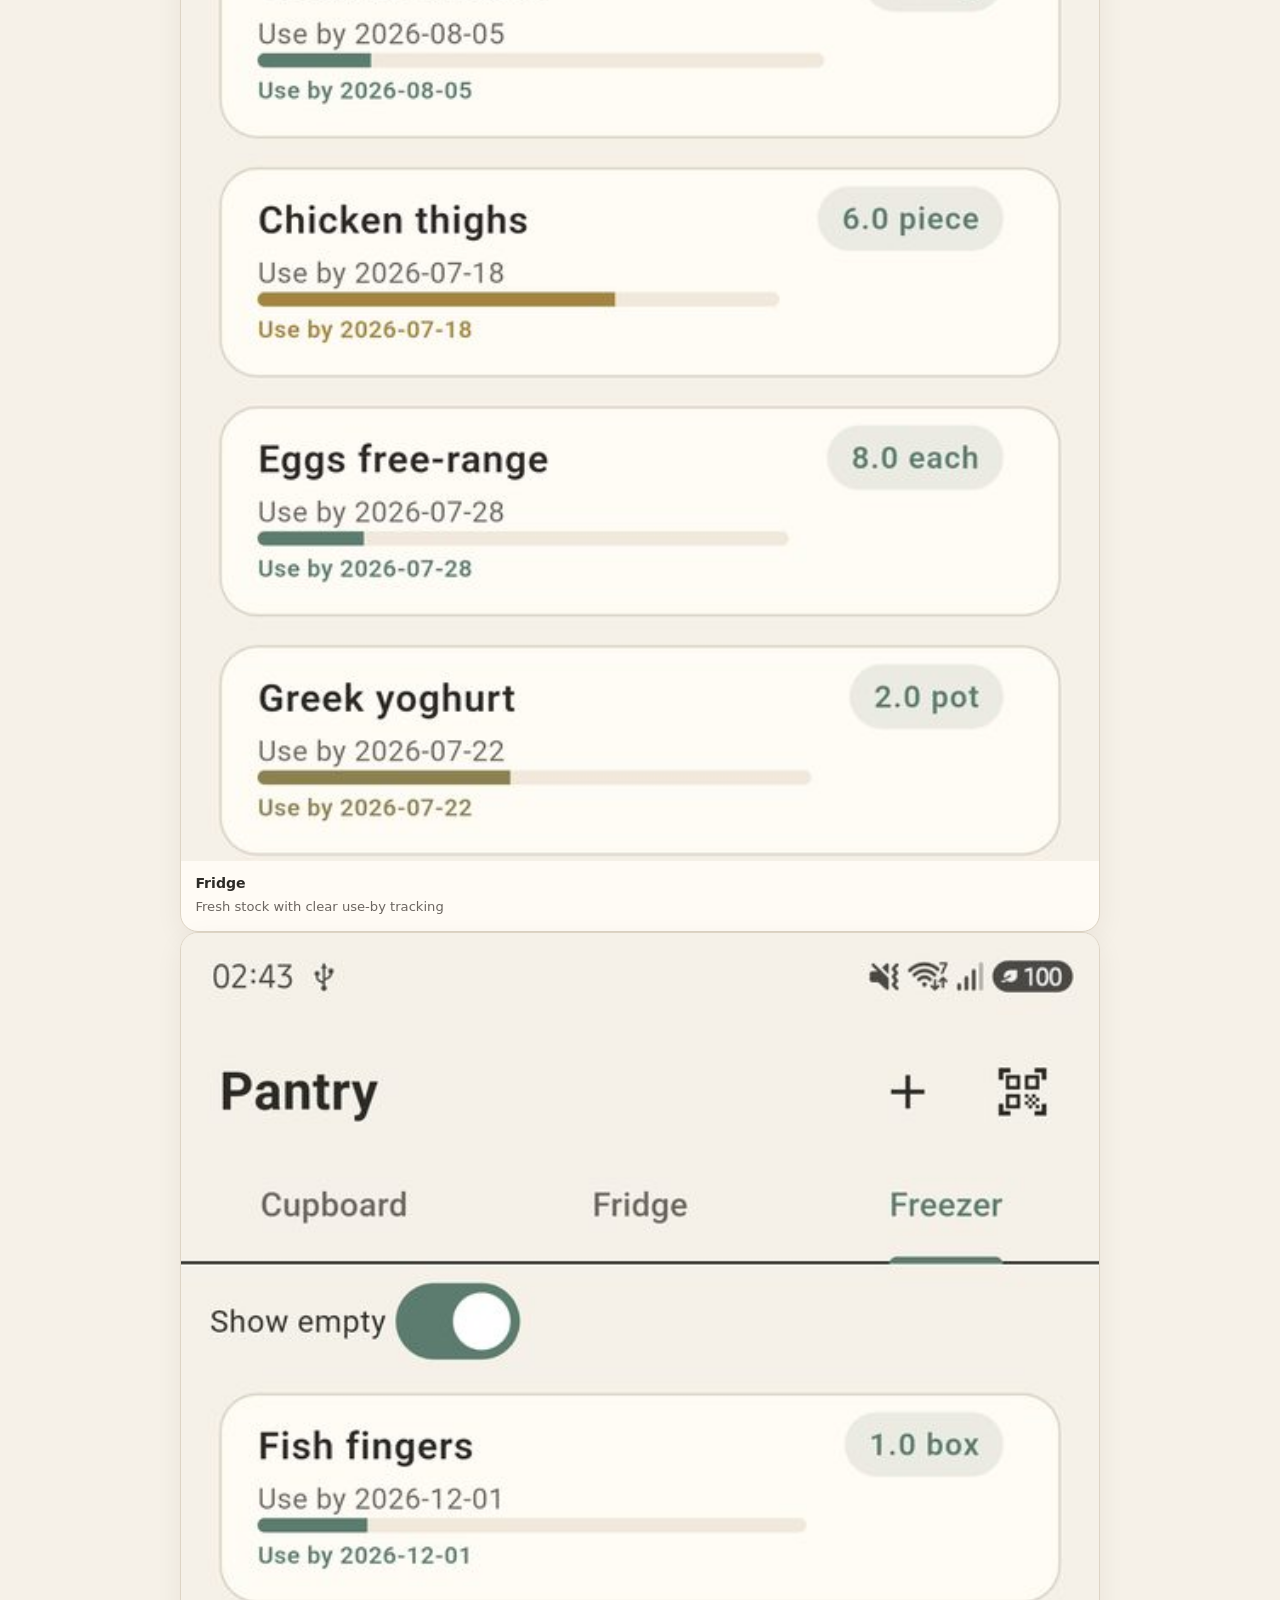
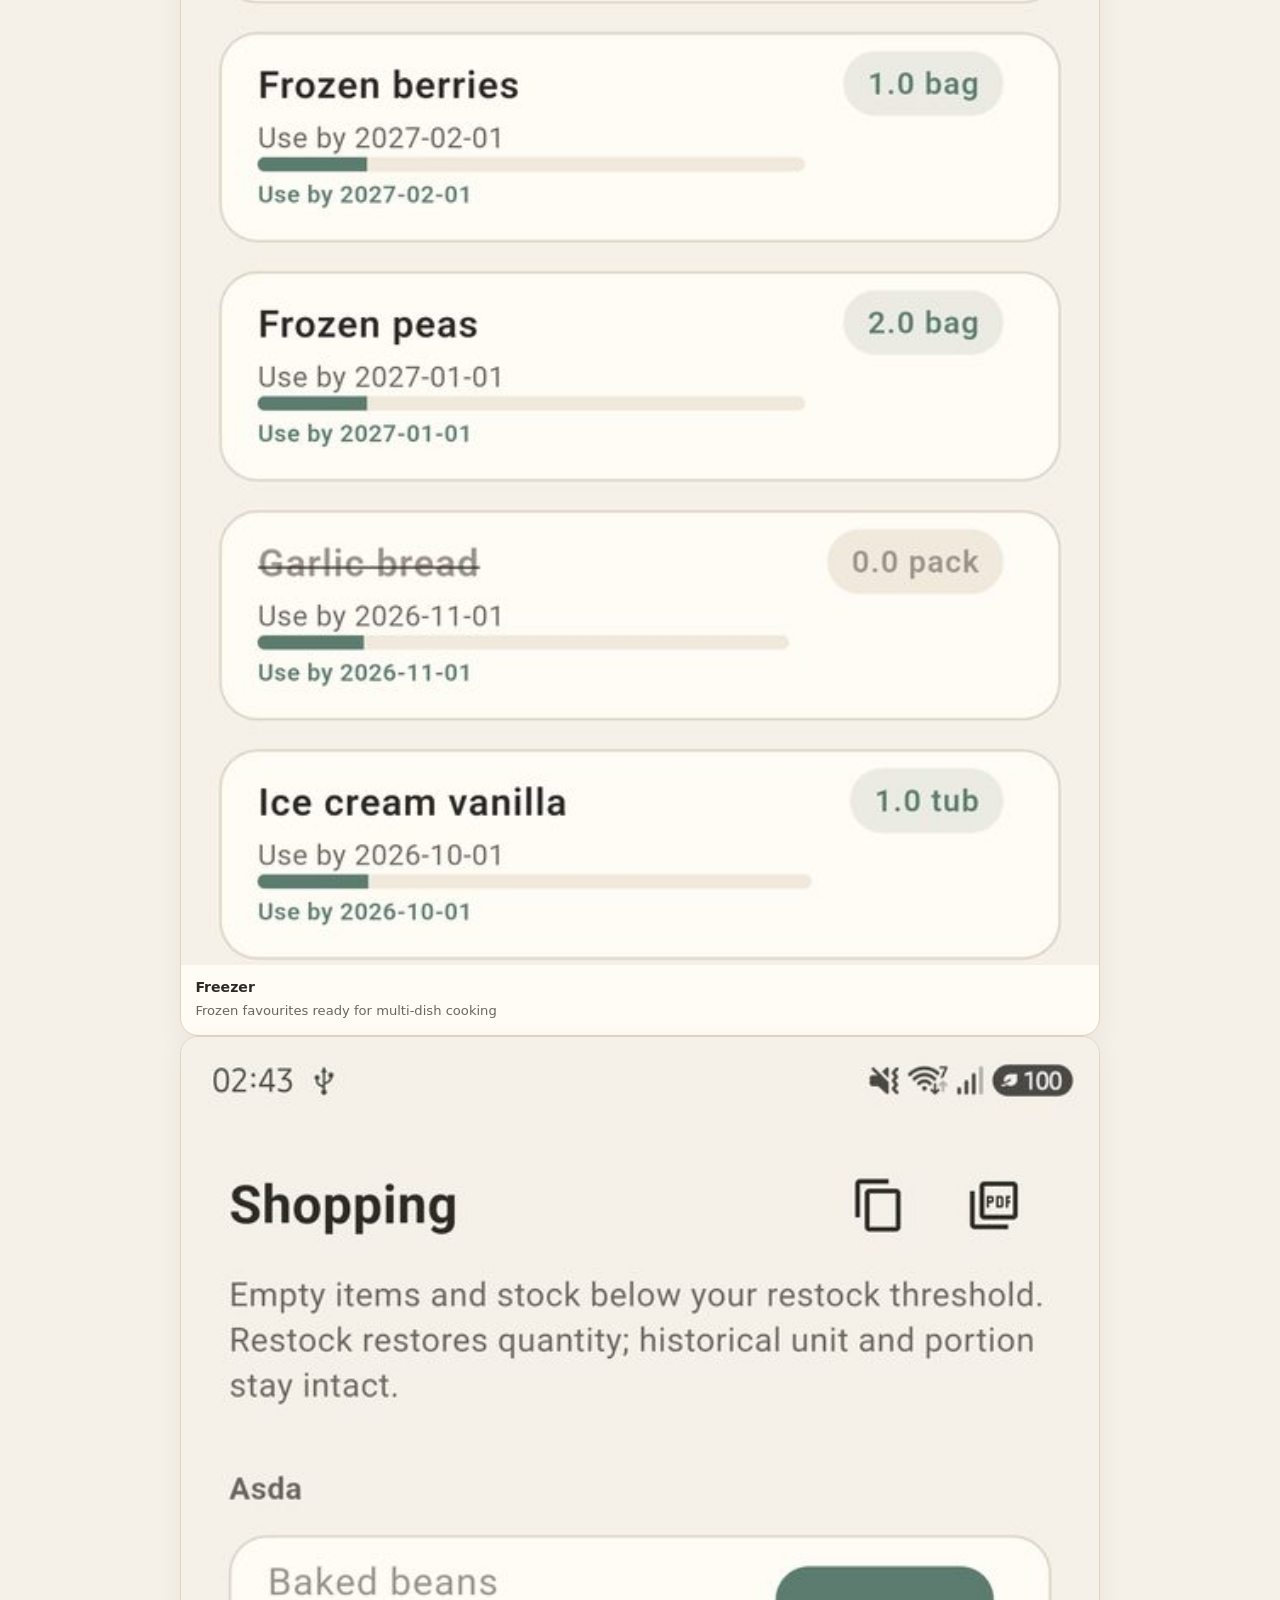
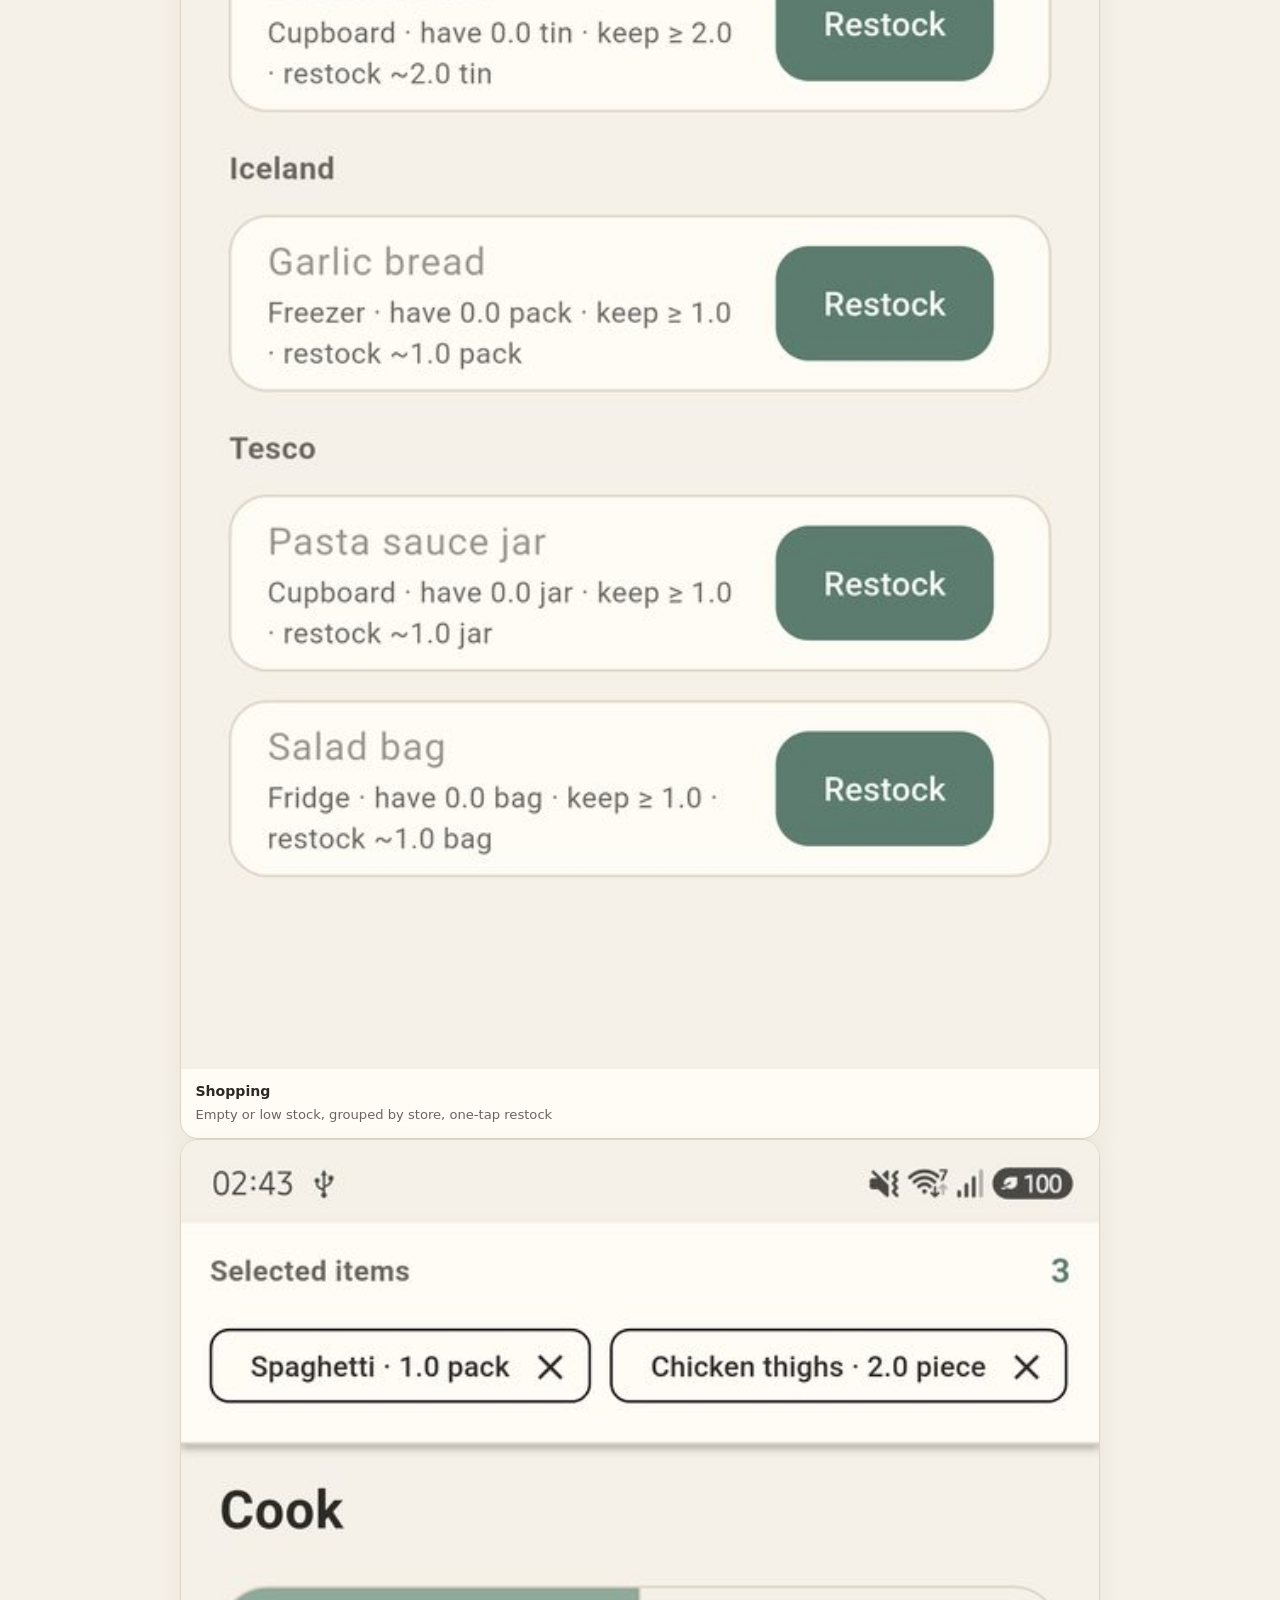
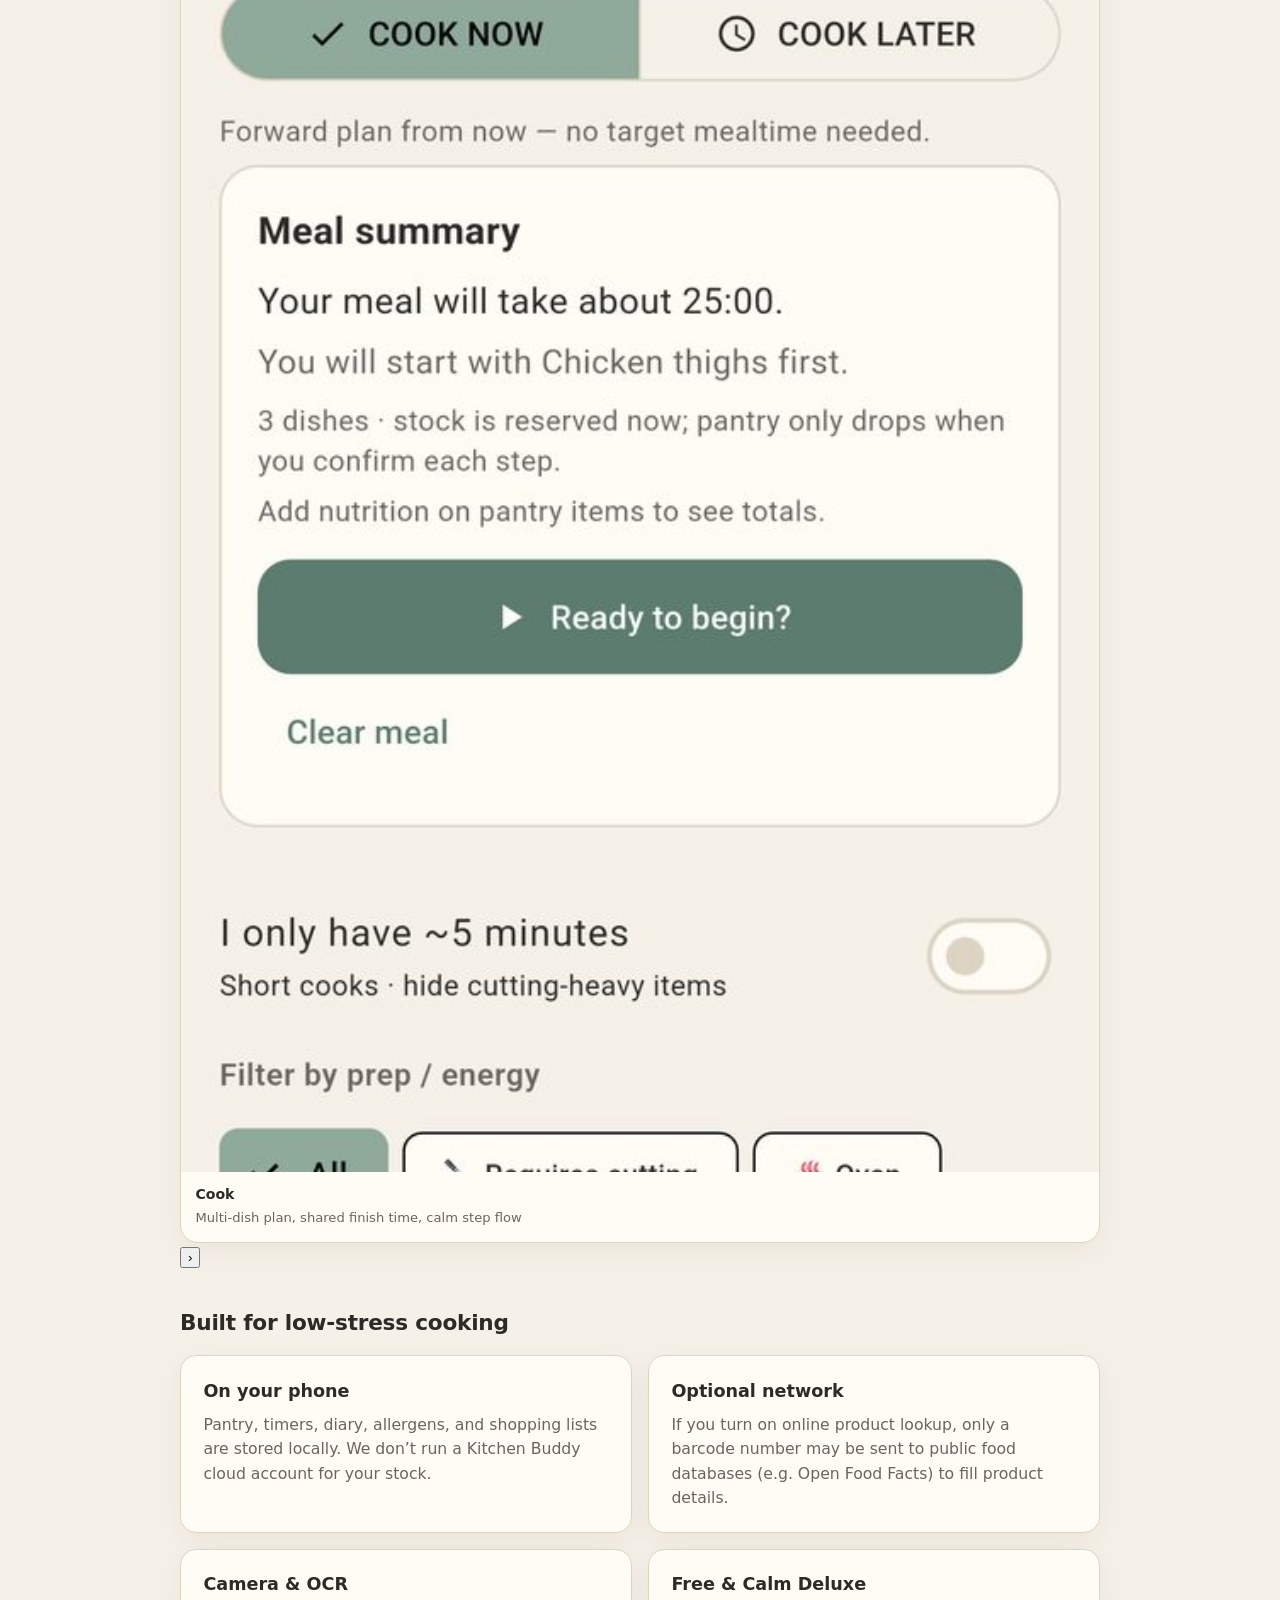
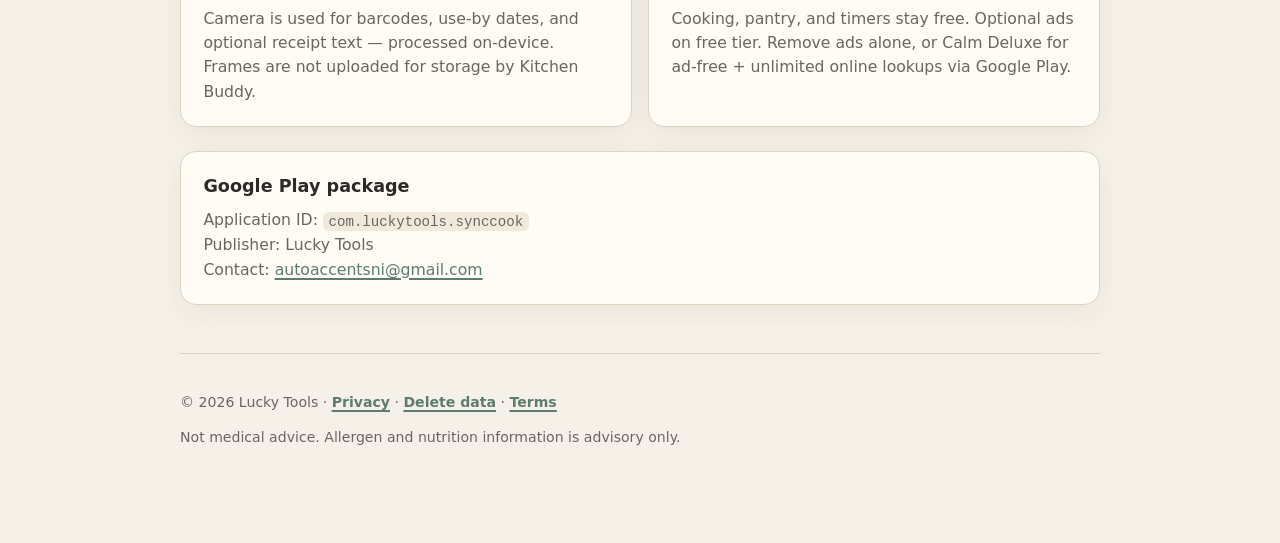
==== commit cdcd6d70: "Update index.html" ====
--- a/index.html
+++ b/index.html
@@ -68,62 +68,71 @@
         <h2 id="screens-title">Inside the app</h2>
         <p>Cupboard, fridge, freezer, shopping and cook — real screens</p>
       </div>
-      <div class="shot-gallery">
-        <article class="shot-card">
-          <figure>
-            <img src="assets/01_home.jpg" alt="Kitchen Buddy home screen with COOK NOW and COOK LATER" width="540" height="1170" loading="lazy" />
-          </figure>
-          <figcaption>
-            Home
-            <span>COOK NOW / COOK LATER, pantry overview, shopping reminders</span>
-          </figcaption>
-        </article>
-        <article class="shot-card">
-          <figure>
-            <img src="assets/02_pantry_cupboard.jpg" alt="Cupboard pantry with pasta, rice and oils" width="540" height="1170" loading="lazy" />
-          </figure>
-          <figcaption>
-            Cupboard
-            <span>Dry goods, use-by bars, empty items shown as ghosts</span>
-          </figcaption>
-        </article>
-        <article class="shot-card">
-          <figure>
-            <img src="assets/03_pantry_fridge.jpg" alt="Fridge pantry with milk, eggs, chicken and cheese" width="540" height="1170" loading="lazy" />
-          </figure>
-          <figcaption>
-            Fridge
-            <span>Fresh stock with clear use-by tracking</span>
-          </figcaption>
-        </article>
-        <article class="shot-card">
-          <figure>
-            <img src="assets/04_pantry_freezer.jpg" alt="Freezer pantry with peas, fish fingers and ice cream" width="540" height="1170" loading="lazy" />
-          </figure>
-          <figcaption>
-            Freezer
-            <span>Frozen favourites ready for multi-dish cooking</span>
-          </figcaption>
-        </article>
-        <article class="shot-card">
-          <figure>
-            <img src="assets/05_shopping.jpg" alt="Shopping list grouped by store with Restock buttons" width="540" height="1170" loading="lazy" />
-          </figure>
-          <figcaption>
-            Shopping
-            <span>Empty or low stock, grouped by store, one-tap restock</span>
-          </figcaption>
-        </article>
-        <article class="shot-card">
-          <figure>
-            <img src="assets/06_cook.jpg" alt="Cook screen with selected dishes and 25 minute meal summary" width="540" height="1170" loading="lazy" />
-          </figure>
-          <figcaption>
-            Cook
-            <span>Multi-dish plan, shared finish time, calm step flow</span>
-          </figcaption>
-        </article>
+
+      <div class="lc-carousel" aria-roledescription="carousel" aria-label="Kitchen Buddy screenshots">
+        <button class="lc-carousel-btn lc-carousel-prev" type="button" aria-label="Previous screenshot">&#8249;</button>
+
+        <div class="lc-carousel-track" id="shotsTrack">
+          <article class="shot-card">
+            <figure>
+              <img src="assets/01_home.jpg" alt="Kitchen Buddy home screen with COOK NOW and COOK LATER" loading="lazy" />
+            </figure>
+            <figcaption>
+              Home
+              <span>COOK NOW / COOK LATER, pantry overview, shopping reminders</span>
+            </figcaption>
+          </article>
+          <article class="shot-card">
+            <figure>
+              <img src="assets/02_pantry_cupboard.jpg" alt="Cupboard pantry with pasta, rice and oils" loading="lazy" />
+            </figure>
+            <figcaption>
+              Cupboard
+              <span>Dry goods, use-by bars, empty items shown as ghosts</span>
+            </figcaption>
+          </article>
+          <article class="shot-card">
+            <figure>
+              <img src="assets/03_pantry_fridge.jpg" alt="Fridge pantry with milk, eggs, chicken and cheese" loading="lazy" />
+            </figure>
+            <figcaption>
+              Fridge
+              <span>Fresh stock with clear use-by tracking</span>
+            </figcaption>
+          </article>
+          <article class="shot-card">
+            <figure>
+              <img src="assets/04_pantry_freezer.jpg" alt="Freezer pantry with peas, fish fingers and ice cream" loading="lazy" />
+            </figure>
+            <figcaption>
+              Freezer
+              <span>Frozen favourites ready for multi-dish cooking</span>
+            </figcaption>
+          </article>
+          <article class="shot-card">
+            <figure>
+              <img src="assets/05_shopping.jpg" alt="Shopping list grouped by store with Restock buttons" loading="lazy" />
+            </figure>
+            <figcaption>
+              Shopping
+              <span>Empty or low stock, grouped by store, one-tap restock</span>
+            </figcaption>
+          </article>
+          <article class="shot-card">
+            <figure>
+              <img src="assets/06_cook.jpg" alt="Cook screen with selected dishes and 25 minute meal summary" loading="lazy" />
+            </figure>
+            <figcaption>
+              Cook
+              <span>Multi-dish plan, shared finish time, calm step flow</span>
+            </figcaption>
+          </article>
+        </div>
+
+        <button class="lc-carousel-btn lc-carousel-next" type="button" aria-label="Next screenshot">&#8250;</button>
       </div>
+
+      <div class="lc-carousel-dots" id="shotsDots" aria-label="Choose screenshot"></div>
     </section>
 
     <section class="section" aria-labelledby="features-title">
@@ -184,5 +193,6 @@
     </footer>
   </main>
   <script>document.getElementById('y').textContent = new Date().getFullYear();</script>
+  <script src="site.js"></script>
 </body>
 </html>
